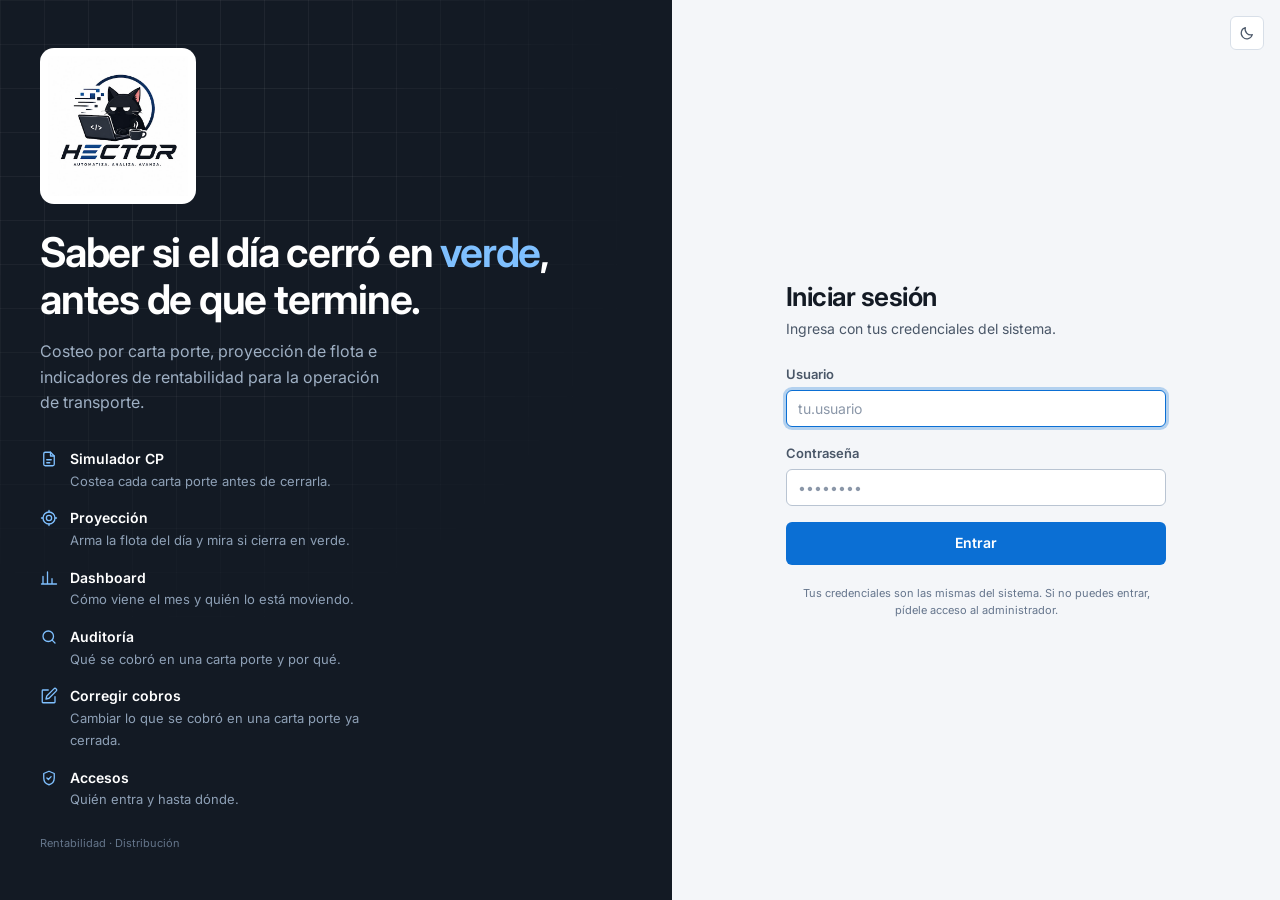
==== AuditoriaCP.html @ b884563b "Add files via upload" ====
<!DOCTYPE html>
<!-- Sistema de Rentabilidad · Distribución
     © 2026 Héctor Torres. Todos los derechos reservados. -->
<html lang="es">
<head>
<meta charset="UTF-8">
<meta name="viewport" content="width=device-width, initial-scale=1">
<meta name="author" content="Héctor Torres">
<meta name="copyright" content="© 2026 Héctor Torres. Todos los derechos reservados.">
<title>Auditoría de cartas porte · Rentabilidad</title>
<link rel="preconnect" href="https://fonts.googleapis.com">
<link rel="preconnect" href="https://fonts.gstatic.com" crossorigin>
<link href="https://fonts.googleapis.com/css2?family=Inter:wght@400;500;600;700;800&display=swap" rel="stylesheet">
<link rel="stylesheet" href="assets/app.css">
<style>
  /* ---- Ficha de la carta porte ---- */
  .ficha { display: grid; grid-template-columns: repeat(auto-fit, minmax(150px, 1fr)); gap: var(--s-4); }
  .ficha .dato .k { font-size: var(--t-xs); color: var(--ink-muted); text-transform: uppercase;
                    letter-spacing: .05em; font-weight: 650; margin-bottom: 3px; }
  .ficha .dato .v { font-size: var(--t-md); font-weight: 650; font-variant-numeric: tabular-nums; }
  .ficha .dato .v.grande { font-size: var(--t-lg); font-weight: 700; letter-spacing: -.02em; }

  /* ---- Motivo de un cobro en cero ---- */
  /* Cada motivo tiene su color porque no significan lo mismo: un movimiento
     interno está bien, una tarifa que falta no. */
  .motivo { display: inline-flex; align-items: center; gap: 5px; font-size: var(--t-xs); font-weight: 600; }
  .motivo svg { width: 13px; height: 13px; flex-shrink: 0; }
  .motivo.bien   { color: var(--ok); }
  .motivo.aviso  { color: var(--warn); }
  .motivo.malo   { color: var(--danger); }
  .motivo.duda   { color: var(--ink-muted); }

  tr.cero td { background: var(--surface-inset); }
  tr.revisar td { background: var(--danger-soft) !important; }
  tr.revisar { box-shadow: inset 3px 0 0 var(--danger); }

  .buscador { display: flex; gap: var(--s-3); align-items: flex-end; flex-wrap: wrap; }
  .buscador .field { margin: 0; flex: 1; min-width: 220px; }
  .buscador textarea { resize: vertical; min-height: 52px; font-family: var(--mono, inherit); }

  /* ---- Corregir un cobro ---- */
  .editar-tarifa { display: inline-flex; align-items: center; gap: 3px; justify-content: flex-end; }
  .editar-tarifa .signo { color: var(--ink-muted); font-size: var(--t-xs); }
  .tarifa-edit { width: 92px; text-align: right; padding: 5px 8px; font-weight: 650;
                 font-variant-numeric: tabular-nums; border: 1px solid var(--line);
                 border-radius: var(--r-sm); background: var(--surface); color: var(--ink); }
  .tarifa-edit:focus { outline: 2px solid var(--accent); outline-offset: 1px; border-color: transparent; }
  .tarifa-edit.cambiado { border-color: var(--warn); background: var(--warn-soft, var(--surface-inset)); }
  .tarifa-edit.malo { border-color: var(--danger); background: var(--danger-soft); }
  tr.editada td { background: var(--warn-soft, var(--surface-inset)); }
  .barra-guardar { display: flex; align-items: center; justify-content: space-between;
                   gap: var(--s-3); flex-wrap: wrap; border-top: 1px solid var(--line); }

  /* ---- Índice de varias cartas porte ----
     Con más de una en pantalla hace falta saltar a la que interesa sin
     bajar rueda abajo: esta tabla es el índice y cada fila es un enlace. */
  #indice tr.ir { cursor: pointer; }
  #indice tr.ir:hover td { background: var(--surface-hover, var(--surface-inset)); }
  .card.destacada { outline: 2px solid var(--brand, var(--ink)); outline-offset: 3px; }

  @media print {
    @page { size: A4 portrait; margin: 12mm; }
    .topbar, .nav, .buscador, .btn { display: none !important; }
    body { background: #fff; }
    .page { max-width: none; padding: 0; }
    .card { break-inside: avoid; box-shadow: none; border: 1px solid #ccc; }
    thead { display: table-header-group; }
    tr { break-inside: avoid; }
    .scroll-y, .table-wrap { max-height: none !important; overflow: visible !important; }
  }
</style>
</head>
<body data-modulo="auditoria">

<main class="page">

  <div class="page-head">
    <div>
      <div class="eyebrow">Control</div>
      <h1>Auditoría de cartas porte</h1>
      <p class="sub">Qué se le cobró a cada pedido de una carta porte ya cerrada, y por qué.</p>
    </div>
  </div>

  <div class="card mb-5">
    <div class="card-body">
      <div class="buscador">
        <div class="field">
          <label for="cp">Cartas porte</label>
          <textarea id="cp" rows="2" placeholder="70236, 70237, 70238…"
                    autocomplete="off" spellcheck="false"></textarea>
          <div class="conteo" id="pista"></div>
        </div>
        <button class="btn btn-primary" id="btnBuscar"></button>
        <button class="btn btn-default" id="btnExcel" hidden></button>
        <button class="btn btn-default" id="btnImprimir" hidden></button>
      </div>
    </div>
  </div>

  <div id="salida"></div>

</main>

<script src="config.js"></script>
<script src="assets/app.js"></script>
<script src="assets/tarifas.js"></script>
<script src="assets/api.js"></script>
<script>
FX.listo(async (sesion) => {
  'use strict';
  if (!sesion) return;

  const $ = id => document.getElementById(id);
  $('btnBuscar').innerHTML = FX.icono('search') + ' Buscar';
  $('btnImprimir').innerHTML = FX.icono('down') + ' Imprimir';
  $('btnExcel').innerHTML = FX.icono('down') + ' Excel';

  /* ==================================================================
     DATOS
     ------------------------------------------------------------------
     Se bajan una vez y se reutilizan: el histórico de cartas porte y el
     monitor. El monitor es el que pone cliente, destino, peso y bultos,
     porque DB_Simulador solo guarda el id del pedido y lo que se le cobró.
     ================================================================== */
  let RUTAS = [], PORID = new Map(), monitorOk = true;

  /* Quién puede corregir un cobro. Es un permiso aparte del de entrar aquí:
     auditar es mirar, corregir es escribir en la base. Se da en Accesos. */
  const puedeEditar = FX.puede('auditcobros', sesion);
  /* Lo que se está mostrando, ya resuelto. Lo lee el botón de Excel para
     bajar exactamente esto y no volver a calcularlo. */
  let loQueSeVe = [];

  async function cargar() {
    const [rutas] = await Promise.all([API.rutas(), API.tarifario()]);
    RUTAS = rutas;
    try {
      const monitor = await API.monitorCompleto();
      monitor.forEach(p => PORID.set(API.claveCodigo(p.idPedido), p));
    } catch (e) {
      monitorOk = false;   // se puede auditar igual, con menos detalle
    }
  }

  /* «1260842 - ($5.77)» → { id, cobrado } */
  function partir(lista) {
    return String(lista == null ? '' : lista)
      .split(',').map(t => t.trim()).filter(Boolean)
      .map(trozo => {
        const corte = trozo.indexOf('-');
        const id  = (corte >= 0 ? trozo.slice(0, corte) : trozo).trim();
        const val = corte >= 0 ? trozo.slice(corte + 1) : '';
        const n = parseFloat(String(val).replace(/[()$\s]/g, '').replace(',', '.'));
        return { id, cobrado: isFinite(n) ? n : 0 };
      })
      .filter(x => x.id);
  }

  /** Cuándo se cargó la carta porte, legible.
      La hoja lo guarda de dos formas —«2026-09-15 12:05» y el ISO completo
      con Z— y el ISO crudo en pantalla no lo lee nadie. */
  function cuandoSeCargo(v) {
    const s = String(v == null ? '' : v).trim();
    if (!s) return '—';
    const m = s.match(/^(\d{4}-\d{2}-\d{2})[T ](\d{2}:\d{2})/);
    if (!m) return s;
    const d = new Date(s);
    const hora = isNaN(d) ? m[2]
      : d.toLocaleTimeString('es-EC', { hour: '2-digit', minute: '2-digit', hour12: false });
    return `${FX.fmt.fecha(m[1])} · ${hora}`;
  }

  /** Todas las cartas porte que llevaron este pedido, ordenadas por fecha. */
  function historialDe(idPedido) {
    const clave = API.claveCodigo(idPedido);
    const fuera = [];
    RUTAS.forEach(r => {
      partir(r.listaIds).forEach(({ id, cobrado }) => {
        if (API.claveCodigo(id) === clave) {
          fuera.push({ cartaPorte: r.cartaPorte, fecha: r.fecha, cobrado, placa: r.placa });
        }
      });
    });
    return fuera.sort((a, b) => String(a.fecha).localeCompare(String(b.fecha)));
  }

  /* ==================================================================
     POR QUÉ ESTÁ EN CERO
     ------------------------------------------------------------------
     Esto es lo que hace útil la pantalla. Un cero puede ser correcto
     (movimiento interno, reentrega ya facturada, trayecto sin cargo) o
     puede ser un cobro perdido. No es lo mismo y hay que distinguirlo.

     Aviso importante sobre el método: el motivo se deduce HOY, con el
     tarifario de hoy y el histórico de hoy. Si la tarifa cambió desde que
     se cerró la carta porte, el motivo puede no ser el que hubo entonces.
     Por eso, cuando el sistema hoy cobraría algo, se dice tal cual en vez
     de inventar una explicación.
     ================================================================== */
  function motivoDelCero(p, fila) {
    const cli = String((p && p.cliente) || '').toUpperCase();

    // 1. Movimiento interno declarado en config.js
    const internos = (CONFIG.CLIENTES_INTERNOS || []).map(x => String(x).toUpperCase());
    const norm = s => String(s || '').toUpperCase().replace(/[^A-Z0-9]/g, '');
    if (internos.some(x => norm(x) === norm(cli))) {
      return { clase: 'bien', icono: 'check', texto: 'Movimiento interno: no se factura' };
    }

    // 2. Ya se había cobrado en una carta porte anterior
    const antes = historialDe(p ? p.idPedido : fila.id)
      .filter(h => h.cobrado > 0 &&
                   API.claveCodigo(h.cartaPorte) !== API.claveCodigo(fila.cartaPorte) &&
                   String(h.fecha) <= String(fila.fecha));
    if (antes.length) {
      const a = antes[0];
      return { clase: 'bien', icono: 'check',
               texto: `Ya se cobró en la CP ${a.cartaPorte} del ${FX.fmt.fecha(a.fecha)} · ${FX.fmt.money(a.cobrado)}` };
    }

    // 3. Lo que diría el motor hoy
    if (!p) {
      return { clase: 'duda', icono: 'info',
               texto: 'El pedido ya no está en el monitor: no se puede comprobar' };
    }
    const t = API.calcularTarifa({ ...p, yaCobrado: null });
    if (t.sinCargo) {
      return { clase: 'bien', icono: 'check', texto: t.detalle || 'Trayecto sin cargo' };
    }
    if (t.sinTarifa) {
      return { clase: 'malo', icono: 'alert',
               texto: 'No hay tarifa configurada para este cliente y trayecto' };
    }
    if (t.total > 0) {
      return { clase: 'malo', icono: 'alert', cobroPerdido: t.total,
               texto: `Se guardó en cero, pero hoy cobraría ${FX.fmt.money(t.total)} (${t.origen})` };
    }
    return { clase: 'duda', icono: 'info', texto: 'Sin motivo identificable' };
  }

  /* ==================================================================
     PINTADO
     ================================================================== */
  /**
   * Pinta N cartas porte de una vez.
   *
   * Se audita por tandas —las de un día, las de un cliente, las que salieron
   * raras en el Dashboard—, así que la pantalla acepta una lista. Con más de
   * una sale primero el consolidado y el índice para saltar a cualquiera.
   *
   * @param {string[]} pedidas  tal como las escribió la persona
   */
  function pintar(pedidas) {
    /* De menor a mayor y sin repetidas: es como se buscan y como salen en
       el Dashboard. La comparación va por claveCodigo, así que da igual que
       vengan como 70.236 o 070236. */
    const claves = [];
    const vistas = new Set();
    pedidas.forEach(cp => {
      const k = API.claveCodigo(cp);
      if (k && !vistas.has(k)) { vistas.add(k); claves.push({ k, cp }); }
    });
    claves.sort((a, b) => {
      const x = Number(a.k), y = Number(b.k);
      return (isFinite(x) && isFinite(y)) ? x - y : String(a.k).localeCompare(String(b.k));
    });

    const encontradas = [];
    const faltan = [];
    claves.forEach(({ k, cp }) => {
      /* Una carta porte puede estar guardada más de una vez —se cerró, se
         corrigió y se volvió a guardar—. Se muestran todas: ocultar una sería
         justo lo contrario de auditar. */
      const filas = RUTAS.filter(r => API.claveCodigo(r.cartaPorte) === k);
      if (filas.length) encontradas.push(...filas);
      else faltan.push(cp);
    });

    loQueSeVe = [];

    if (!encontradas.length) {
      $('salida').innerHTML = `<div class="card"><div class="empty">${FX.icono('search')}
        <h4>No hay ninguna carta porte ${FX.escapar(faltan.join(', '))}</h4>
        <p>Solo se pueden auditar cartas porte que ya se guardaron desde el Simulador.</p></div></div>`;
      $('btnImprimir').hidden = true;
      $('btnExcel').hidden = true;
      return;
    }

    // Las fichas se arman primero: llenan loQueSeVe, que es lo que suma el
    // consolidado y lo que baja a Excel.
    const fichas = encontradas.map(ficha).join('');

    const aviso = faltan.length
      ? `<div class="note warn">${FX.icono('alert')}<div>
           <b>${faltan.length} de ${claves.length} no está${faltan.length === 1 ? '' : 'n'} guardada${
             faltan.length === 1 ? '' : 's'}:</b> ${FX.escapar(faltan.join(', '))}.
           O nunca se cerraron desde el Simulador, o están escritas distinto.</div></div>`
      : '';

    $('salida').innerHTML = aviso + consolidado() + fichas;
    engancharIndice();
    $('btnImprimir').hidden = false;
    $('btnExcel').hidden = false;
  }

  /* ------------------------------------------------------------------
     CONSOLIDADO
     Con una sola carta porte no aporta nada —la ficha ya lo dice—, así que
     solo aparece cuando hay varias. Suma lo mismo que las fichas, no
     recalcula por su cuenta: si el total no cuadra con las partes, es que
     algo está mal en las partes.
     ------------------------------------------------------------------ */
  function consolidado() {
    if (loQueSeVe.length < 2) return '';

    const t = loQueSeVe.reduce((o, x) => {
      o.ing += Number(x.r.ingresos) || 0;
      o.cos += x.costo;
      o.ped += x.detalle.length;
      o.peso += Number(x.r.pesoTotal) || 0;
      o.cero += x.enCero;
      o.perdido += x.perdido;
      return o;
    }, { ing: 0, cos: 0, ped: 0, peso: 0, cero: 0, perdido: 0 });
    const util = t.ing - t.cos;
    const margen = t.ing ? (util / t.ing) * 100 : 0;

    const filas = loQueSeVe.map((x, i) => {
      const util1 = (Number(x.r.ingresos) || 0) - x.costo;
      return `
        <tr class="ir" data-ir="${i}" title="Ir a la carta porte ${FX.escapar(x.r.cartaPorte)}">
          <td><b>${FX.escapar(x.r.cartaPorte)}</b></td>
          <td>${FX.escapar(FX.fmt.fecha(x.r.fecha))}</td>
          <td class="mono fs-xs">${FX.escapar(x.r.placa || '—')}</td>
          <td class="num">${x.detalle.length}</td>
          <td class="num">${x.enCero ? x.enCero : '<span class="muted">—</span>'}</td>
          <td class="num c-ingreso">${FX.fmt.money(x.r.ingresos)}</td>
          <td class="num c-costo">${FX.fmt.money(x.costo)}</td>
          <td class="num ${util1 < 0 ? 'c-danger' : 'c-ok'}"><b>${FX.fmt.money(util1)}</b></td>
          <td class="num ${x.margen < 0 ? 'c-danger' : ''}">${FX.fmt.pct(x.margen)}</td>
        </tr>`;
    }).join('');

    return `
    <div class="card mb-5">
      <div class="card-head">
        <h3>${loQueSeVe.length} cartas porte</h3>
        <span class="hint">Toca una fila para ir a su desglose.</span>
      </div>
      <div class="card-body">
        <div class="ficha">
          <div class="dato"><div class="k">Pedidos</div><div class="v">${FX.fmt.num(t.ped)}</div></div>
          <div class="dato"><div class="k">Peso total</div>
            <div class="v">${t.peso ? FX.fmt.dec(t.peso, 2) + ' kg' : '—'}</div></div>
          <div class="dato"><div class="k">En cero</div><div class="v">${FX.fmt.num(t.cero)}</div></div>
          <div class="dato"><div class="k">Ingreso</div>
            <div class="v grande c-ingreso">${FX.fmt.money(t.ing)}</div></div>
          <div class="dato"><div class="k">Costo</div>
            <div class="v grande c-costo">${FX.fmt.money(t.cos)}</div></div>
          <div class="dato"><div class="k">Utilidad</div>
            <div class="v grande ${util < 0 ? 'c-danger' : 'c-ok'}">${FX.fmt.money(util)}</div>
            <div class="fs-xs muted">Margen ${FX.fmt.pct(margen)}</div></div>
        </div>
        ${t.perdido > 0 ? `<div class="note warn mt-4">${FX.icono('alert')}<div>
          <b>${FX.fmt.money(t.perdido)} en total que hoy se cobrarían y quedaron en cero</b>,
          repartidos en estas cartas porte.</div></div>` : ''}
      </div>
      <div class="card-body flush">
        <div class="table-wrap scroll-y" style="max-height:340px">
          <table class="data" id="indice">
            <thead><tr>
              <th>Carta porte</th><th>Fecha</th><th>Placa</th>
              <th class="num">Pedidos</th><th class="num">En cero</th>
              <th class="num">Ingreso</th><th class="num">Costo</th>
              <th class="num">Utilidad</th><th class="num">Margen</th>
            </tr></thead>
            <tbody>${filas}</tbody>
            <tfoot><tr>
              <td colspan="3"><b>Total</b></td>
              <td class="num"><b>${FX.fmt.num(t.ped)}</b></td>
              <td class="num"><b>${FX.fmt.num(t.cero)}</b></td>
              <td class="num c-ingreso"><b>${FX.fmt.money(t.ing)}</b></td>
              <td class="num c-costo"><b>${FX.fmt.money(t.cos)}</b></td>
              <td class="num ${util < 0 ? 'c-danger' : 'c-ok'}"><b>${FX.fmt.money(util)}</b></td>
              <td class="num"><b>${FX.fmt.pct(margen)}</b></td>
            </tr></tfoot>
          </table>
        </div>
      </div>
    </div>`;
  }

  /* ==================================================================
     CORREGIR UN COBRO
     ------------------------------------------------------------------
     Auditar sirve para encontrar el error; esto es para arreglarlo sin
     salir de la pantalla. Se cambia lo que se le cobró a un pedido y, al
     guardar, se reescribe en DB_Simulador la lista de pedidos, cuántos son
     y el ingreso de la carta porte. Los costos no se tocan: lo que se
     corrige aquí es la tarifa, no el flete pagado al transportista.

     Requiere el permiso «Corregir cobros», que se da en Accesos.
     ================================================================== */
  function leerMonto(texto) {
    const limpio = String(texto == null ? '' : texto)
      .replace(/[$\s ]/g, '')
      .replace(/\.(?=\d{3}\b)/g, '')   // separador de miles
      .replace(',', '.');
    const n = parseFloat(limpio);
    return isFinite(n) ? Math.round(Math.abs(n) * 100) / 100 : null;
  }

  /** Vuelve a armar la columna LISTA_IDS tal como la escribe el Simulador. */
  function armarLista(detalle) {
    return detalle.map(d => `${d.id} - ($${(Number(d.cobrado) || 0).toFixed(2)})`).join(', ');
  }

  /** Relee los campos de una ficha y actualiza total, estado y botones. */
  function repasarFicha(i) {
    const item = loQueSeVe[i];
    if (!item) return;
    const campos = [...document.querySelectorAll(`.tarifa-edit[data-ficha="${i}"]`)];
    let suma = 0, cambiados = 0, malos = 0;

    campos.forEach(campo => {
      const n = leerMonto(campo.value);
      const original = Number(campo.dataset.original) || 0;
      campo.classList.toggle('malo', n === null);
      if (n === null) { malos++; suma += original; return; }
      suma += n;
      const cambio = Math.abs(n - original) > 0.004;
      campo.classList.toggle('cambiado', cambio);
      campo.closest('tr').classList.toggle('editada', cambio);
      if (cambio) cambiados++;
    });

    const total = Math.round(suma * 100) / 100;
    const marcador = $('suma-' + i);
    if (marcador) marcador.textContent = FX.fmt.money(total);

    const btn = $('guardar-' + i), deshacer = $('deshacer-' + i), estado = $('estado-' + i);
    if (btn) btn.disabled = !cambiados || !!malos;
    if (deshacer) deshacer.hidden = !cambiados;
    if (estado) {
      const antes = Number(item.r.ingresos) || 0;
      estado.textContent = malos
        ? 'Hay un monto que no se entiende. Escríbelo como 12,50.'
        : cambiados
          ? `${cambiados} pedido${cambiados === 1 ? '' : 's'} con el cobro cambiado. ` +
            `El ingreso de la carta porte pasaría de ${FX.fmt.money(antes)} a ${FX.fmt.money(total)}.`
          : 'Se puede corregir el cobro de cualquier pedido. Al guardar se reescribe ' +
            'esta carta porte en la base con el nuevo ingreso.';
      estado.classList.toggle('c-danger', !!malos);
    }
  }

  async function guardarFicha(i, boton) {
    const item = loQueSeVe[i];
    if (!item) return;
    const campos = [...document.querySelectorAll(`.tarifa-edit[data-ficha="${i}"]`)];

    // Se arma el detalle nuevo con lo que hay en pantalla
    const nuevos = item.detalle.map((d, fila) => {
      const campo = campos.find(c => Number(c.dataset.fila) === fila);
      const n = campo ? leerMonto(campo.value) : null;
      return { ...d, cobrado: n === null ? d.cobrado : n };
    });

    const cambiados = nuevos.filter((d, k) => Math.abs(d.cobrado - item.detalle[k].cobrado) > 0.004);
    if (!cambiados.length) return;

    const ingresos = Math.round(nuevos.reduce((s, d) => s + d.cobrado, 0) * 100) / 100;
    /* Se enseña exactamente qué va a cambiar antes de tocar la base: es una
       corrección de facturación, no un ajuste de pantalla. */
    const lista = cambiados.map((d, k) => {
      const antes = item.detalle.find(x => x.id === d.id);
      return `<li><b class="mono">${FX.escapar(d.id)}</b>: ${FX.fmt.money(antes ? antes.cobrado : 0)}
              → <b>${FX.fmt.money(d.cobrado)}</b></li>`;
    }).join('');

    const ok = await FX.confirmar(
      `Corregir la carta porte ${FX.escapar(item.r.cartaPorte)}`,
      `<ul style="margin:0 0 10px 18px;line-height:1.9">${lista}</ul>
       <p>El ingreso de la carta porte pasa de <b>${FX.fmt.money(item.r.ingresos)}</b>
          a <b>${FX.fmt.money(ingresos)}</b>. Los costos no cambian.</p>
       <p class="fs-xs muted">Se reescribe la fila en DB_Simulador. No queda copia de lo anterior.</p>`,
      { aceptar: 'Guardar en la base' });
    if (!ok) return;

    const liberar = FX.ocupar(boton, 'Guardando…');
    try {
      await API.actualizarCobros({
        idRegistro: item.r.idRegistro,
        pedidos:    nuevos.length,
        ingresos,
        listaIds:   armarLista(nuevos)
      });

      /* La copia local se actualiza sin volver a bajar todo: el histórico son
         miles de filas y la persona está esperando. La caché sí se limpió, así
         que la próxima pantalla lo lee ya corregido de la hoja. */
      const fila = RUTAS.find(x => String(x.idRegistro) === String(item.r.idRegistro));
      if (fila) {
        fila.ingresos = ingresos;
        fila.pedidos  = nuevos.length;
        fila.listaIds = armarLista(nuevos);
      }
      FX.toast(`Carta porte ${item.r.cartaPorte} actualizada.`, 'ok');
      buscar();          // se repinta con el dato nuevo, motivos incluidos
    } catch (err) {
      FX.toast('No se pudo guardar: ' + (err.message || err), 'danger');
    } finally {
      liberar();
    }
  }

  /* Un solo escuchador para toda la salida: las fichas se vuelven a pintar
     entera cada búsqueda y así no hay que volver a enganchar nada. */
  $('salida').addEventListener('input', e => {
    const campo = e.target.closest('.tarifa-edit');
    if (campo) repasarFicha(Number(campo.dataset.ficha));
  });

  $('salida').addEventListener('click', e => {
    const guardar = e.target.closest('[id^="guardar-"]');
    if (guardar) { guardarFicha(Number(guardar.id.split('-')[1]), guardar); return; }
    const deshacer = e.target.closest('[id^="deshacer-"]');
    if (deshacer) {
      const i = Number(deshacer.id.split('-')[1]);
      document.querySelectorAll(`.tarifa-edit[data-ficha="${i}"]`).forEach(c => {
        c.value = FX.fmt.dec(Number(c.dataset.original) || 0, 2);
      });
      repasarFicha(i);
    }
  });

  /** Cada fila del índice lleva a su ficha, y la ficha se marca un momento
      para que se vea a cuál se llegó. */
  function engancharIndice() {
    const tabla = $('indice');
    if (!tabla) return;
    tabla.querySelectorAll('tr.ir').forEach(tr => {
      tr.onclick = () => {
        const destino = document.getElementById('ficha-' + tr.dataset.ir);
        if (!destino) return;
        destino.scrollIntoView({ behavior: 'smooth', block: 'start' });
        destino.classList.add('destacada');
        setTimeout(() => destino.classList.remove('destacada'), 1600);
      };
    });
  }

  function ficha(r) {
    const pedidos = partir(r.listaIds);
    const costo = (Number(r.cBase) || 0) + (Number(r.cExc) || 0) +
                  (Number(r.cAyudantes) || 0) + (Number(r.cHE) || 0);
    const utilidad = (Number(r.ingresos) || 0) - costo;
    const margen = r.ingresos ? (utilidad / r.ingresos) * 100 : 0;

    const veh = window.Tarifas ? Tarifas.vehiculoDePlaca(r.placa) : null;
    const tipoVehiculo = (veh && veh.tipo) || (window.Tarifas ? Tarifas.tipoDePlaca(r.placa) : '') || '—';

    // Suma de lo cobrado pedido por pedido, para contrastarla con el ingreso
    // guardado en la cabecera. Si no cuadran, algo se editó por fuera.
    const sumaPedidos = pedidos.reduce((s, x) => s + x.cobrado, 0);
    const descuadre = Math.abs(sumaPedidos - (Number(r.ingresos) || 0));

    let perdido = 0, enCero = 0;

    /* Primero los datos, después el HTML. Así la descarga a Excel sale de lo
       mismo que se ve, sin recalcular nada por su cuenta. */
    const detalle = pedidos.map(f => {
      const p = PORID.get(API.claveCodigo(f.id));
      const cero = f.cobrado <= 0;
      let motivo = null;
      if (cero) {
        enCero++;
        motivo = motivoDelCero(p ? { ...p } : null, { ...f, cartaPorte: r.cartaPorte, fecha: r.fecha });
        if (motivo.cobroPerdido) perdido += motivo.cobroPerdido;
      }
      return { ...f, p, cero, motivo };
    });

    const indice = loQueSeVe.length;   // el mismo número que usa el índice
    loQueSeVe.push({ r, detalle, costo, utilidad, margen, tipoVehiculo, sumaPedidos, perdido, enCero });

    /* ¿Se puede corregir esta carta porte aquí mismo?
       Hacen falta dos cosas: el permiso «Corregir cobros» (se da en Accesos)
       y que la fila tenga número de registro, que es por donde el Apps Script
       la encuentra. Sin lo segundo no se toca: reescribir por fecha y placa
       podría pisar otra carta porte. */
    const editable = puedeEditar && String(r.idRegistro || '').trim() !== '';

    const cuerpo = detalle.map(({ id, cobrado, p, cero, motivo }, fila) => {
      const f = { id, cobrado };
      const revisar = motivo && motivo.clase === 'malo';
      const celda = editable
        ? `<div class="editar-tarifa">
             <span class="signo">$</span>
             <input type="text" inputmode="decimal" class="tarifa-edit"
                    data-ficha="${indice}" data-fila="${fila}" data-id="${FX.escapar(f.id)}"
                    data-original="${f.cobrado.toFixed(2)}"
                    value="${FX.fmt.dec(f.cobrado, 2)}"
                    aria-label="Lo que se le cobró al pedido ${FX.escapar(f.id)}">
           </div>`
        : `<b class="${cero ? 'muted' : ''}">${FX.fmt.money(f.cobrado)}</b>`;
      return `
        <tr class="${cero ? 'cero' : ''} ${revisar ? 'revisar' : ''}" data-fila="${fila}">
          <td><b class="mono">${FX.escapar(f.id)}</b></td>
          <td>${FX.escapar(p ? p.cliente : '—')}</td>
          <td>${p ? `<span class="tag">${FX.escapar(p.destino)}</span>` : '<span class="muted">—</span>'}</td>
          <td class="num">${p ? FX.fmt.dec(p.peso, 1) + '<span class="muted fs-xs"> kg</span>' : '—'}</td>
          <td class="num muted">${p ? p.bultos : '—'}</td>
          <td class="num">${celda}</td>
          <td>${motivo
            ? `<span class="motivo ${motivo.clase}">${FX.icono(motivo.icono)}${FX.escapar(motivo.texto)}</span>`
            : ''}</td>
        </tr>`;
    }).join('');

    const avisos = [];
    if (descuadre > 0.02) {
      avisos.push(`<div class="note danger">${FX.icono('alert')}<div>
        <b>El ingreso guardado no cuadra con el desglose.</b>
        La cabecera dice ${FX.fmt.money(r.ingresos)} y los pedidos suman ${FX.fmt.money(sumaPedidos)},
        una diferencia de ${FX.fmt.money(descuadre)}.</div></div>`);
    }
    if (perdido > 0) {
      avisos.push(`<div class="note warn">${FX.icono('alert')}<div>
        <b>Hay ${FX.fmt.money(perdido)} que hoy se cobrarían y quedaron en cero.</b>
        Puede ser que la tarifa se configurara después de cerrar esta carta porte.
        Mira las filas en rojo.</div></div>`);
    }
    if (!monitorOk) {
      avisos.push(`<div class="note warn">${FX.icono('info')}<div>
        No se pudo leer el monitor, así que no se muestran cliente, destino ni peso
        de cada pedido. Los cobros sí son los guardados.</div></div>`);
    }

    return `
    <div class="card mb-5" id="ficha-${indice}">
      <div class="card-head">
        <div class="row" style="gap:var(--s-3);flex-wrap:wrap;align-items:center;flex:1">
          <h3>Carta porte ${FX.escapar(r.cartaPorte)}</h3>
          <span class="badge">${FX.icono('truck')} ${FX.escapar(r.placa)}</span>
          <span class="tag">${FX.escapar(tipoVehiculo)}</span>
          <span class="badge ${r.tipoRuta === 'EXCLUSIVO' ? 'warn' : ''}">${FX.escapar(r.tipoRuta)}</span>
          ${enCero ? `<span class="badge">${enCero} en cero</span>` : ''}
        </div>
      </div>

      <div class="card-body">
        ${avisos.join('')}
        <div class="ficha">
          <div class="dato"><div class="k">Fecha de despacho</div>
            <div class="v">${FX.escapar(FX.fmt.fecha(r.fecha))}</div></div>
          <div class="dato"><div class="k">Se cargó</div>
            <div class="v">${FX.escapar(cuandoSeCargo(r.fechaCreacion))}</div></div>
          <div class="dato"><div class="k">La cargó</div>
            <div class="v">${FX.escapar(r.usuario || '—')}</div></div>
          <div class="dato"><div class="k">Ciudad</div>
            <div class="v">${FX.escapar(r.ciudad || '—')}</div></div>
          <div class="dato"><div class="k">Proveedor</div>
            <div class="v">${FX.escapar(r.proveedor || '—')}</div></div>
          <div class="dato"><div class="k">Peso total</div>
            <div class="v">${r.pesoTotal ? FX.fmt.dec(r.pesoTotal, 2) + ' kg' : '—'}</div></div>
          <div class="dato"><div class="k">Pedidos</div>
            <div class="v">${pedidos.length}</div></div>
          <div class="dato"><div class="k">Ingreso</div>
            <div class="v grande c-ingreso">${FX.fmt.money(r.ingresos)}</div></div>
          <div class="dato"><div class="k">Costo</div>
            <div class="v grande c-costo">${FX.fmt.money(costo)}</div></div>
          <div class="dato"><div class="k">Utilidad</div>
            <div class="v grande ${utilidad < 0 ? 'c-danger' : 'c-ok'}">${FX.fmt.money(utilidad)}</div>
            <div class="fs-xs muted">Margen ${FX.fmt.pct(margen)}</div></div>
        </div>

        <div class="fs-xs muted mt-4">
          Costo del vehículo ${FX.fmt.money(r.cBase)} ·
          exclusivo ${FX.fmt.money(r.cExc)} ·
          estibas ${FX.fmt.money(r.cAyudantes)} ·
          adicionales ${FX.fmt.money(r.cHE)}
        </div>
      </div>

      <div class="card-body flush">
        <div class="table-wrap">
          <table class="data">
            <thead>
              <tr>
                <th>Pedido</th><th>Cliente</th><th>Destino</th>
                <th class="num">Peso</th><th class="num">Bultos</th>
                <th class="num">Se cobró</th><th>Por qué en cero</th>
              </tr>
            </thead>
            <tbody>${cuerpo}</tbody>
            <tfoot>
              <tr>
                <td colspan="5"><b>Total</b></td>
                <td class="num"><b id="suma-${indice}">${FX.fmt.money(sumaPedidos)}</b></td>
                <td></td>
              </tr>
            </tfoot>
          </table>
        </div>
      </div>

      ${editable ? `
      <div class="card-body barra-guardar" id="barra-${indice}">
        <div class="fs-xs muted" id="estado-${indice}">
          Se puede corregir el cobro de cualquier pedido. Al guardar se reescribe
          esta carta porte en la base con el nuevo ingreso.
        </div>
        <div class="row" style="gap:var(--s-2)">
          <button class="btn btn-ghost btn-sm" id="deshacer-${indice}" hidden>Deshacer</button>
          <button class="btn btn-primary btn-sm" id="guardar-${indice}" disabled>
            ${FX.icono('save')} Guardar cambios</button>
        </div>
      </div>` : (puedeEditar ? `
      <div class="card-body">
        <div class="note warn">${FX.icono('info')}<div>
          Esta carta porte se guardó sin número de registro, así que no se puede
          corregir desde aquí: habría que reescribirla por fecha y placa y eso
          puede pisar otra. Se corrige en la hoja.</div></div>
      </div>` : '')}
    </div>`;
  }

  /* ==================================================================
     ARRANQUE
     ================================================================== */
  $('pista').textContent = 'Una o varias, pegadas desde Excel o separadas por coma: ' +
                           '70.236, 70 236 o 70236. Enter busca.';

  try {
    await cargar();
  } catch (err) {
    $('salida').innerHTML = `<div class="note danger">${FX.icono('alert')}<div>
      No se pudieron cargar los datos: ${FX.escapar(err.message)}</div></div>`;
    return;
  }

  function buscar() {
    // Se reutiliza el mismo lector de códigos del Simulador, así que da
    // igual cómo vengan pegadas: en columna desde Excel, separadas por coma
    // o con separador de miles.
    const lista = API.listaDeCodigos($('cp').value);
    if (!lista.length) {
      $('salida').innerHTML = '';
      $('btnImprimir').hidden = true;
      $('btnExcel').hidden = true;
      loQueSeVe = [];
      return;
    }
    pintar(lista);
  }

  /* ==================================================================
     DESCARGA
     ------------------------------------------------------------------
     Baja exactamente lo que está en pantalla: la ficha de la carta porte
     y el desglose con el motivo de cada cero. Es CSV con BOM y punto y
     coma, que es lo que Excel en español abre en columnas sin preguntar.
     ================================================================== */
  $('btnExcel').onclick = () => {
    if (!loQueSeVe.length) { FX.toast('Busca una carta porte primero.', 'warn'); return; }

    const dec = n => String((Math.round((Number(n) || 0) * 100) / 100).toFixed(2)).replace('.', ',');
    const escapa = v => {
      const x = String(v == null ? '' : v);
      return /[;"\n]/.test(x) ? '"' + x.replace(/"/g, '""') + '"' : x;
    };
    const lineas = [];

    /* Con varias cartas porte, primero el consolidado y el índice: es lo que
       se mira al abrir el archivo. Después va cada una con su desglose. */
    if (loQueSeVe.length > 1) {
      const t = loQueSeVe.reduce((o, x) => {
        o.ing += Number(x.r.ingresos) || 0; o.cos += x.costo;
        o.ped += x.detalle.length; o.peso += Number(x.r.pesoTotal) || 0;
        o.cero += x.enCero; o.perdido += x.perdido;
        return o;
      }, { ing: 0, cos: 0, ped: 0, peso: 0, cero: 0, perdido: 0 });
      const util = t.ing - t.cos;

      lineas.push(['CONSOLIDADO', loQueSeVe.length + ' cartas porte']);
      lineas.push(['Pedidos', t.ped]);
      lineas.push(['Peso total (kg)', dec(t.peso)]);
      lineas.push(['Pedidos en cero', t.cero]);
      lineas.push(['Ingreso', dec(t.ing)]);
      lineas.push(['Costo', dec(t.cos)]);
      lineas.push(['Utilidad', dec(util)]);
      lineas.push(['Margen %', dec(t.ing ? (util / t.ing) * 100 : 0)]);
      if (t.perdido > 0) lineas.push(['Cobros en cero que hoy se cobrarían', dec(t.perdido)]);
      lineas.push([]);

      lineas.push(['Carta porte', 'Fecha', 'Placa', 'Pedidos', 'En cero',
                   'Ingreso', 'Costo', 'Utilidad', 'Margen %']);
      loQueSeVe.forEach(x => {
        const u = (Number(x.r.ingresos) || 0) - x.costo;
        lineas.push([x.r.cartaPorte, x.r.fecha, x.r.placa || '', x.detalle.length, x.enCero,
                     dec(x.r.ingresos), dec(x.costo), dec(u), dec(x.margen)]);
      });
      lineas.push(['TOTAL', '', '', t.ped, t.cero, dec(t.ing), dec(t.cos), dec(util),
                   dec(t.ing ? (util / t.ing) * 100 : 0)]);
      lineas.push([]);
      lineas.push([]);
    }

    loQueSeVe.forEach(({ r, detalle, costo, utilidad, margen, tipoVehiculo, sumaPedidos, perdido }) => {
      // La ficha, en vertical: se lee mejor en una hoja que en una fila larga
      lineas.push(['CARTA PORTE', r.cartaPorte]);
      lineas.push(['Fecha de despacho', r.fecha]);
      lineas.push(['Se cargó', r.fechaCreacion || '']);
      lineas.push(['La cargó', r.usuario || '']);
      lineas.push(['Ciudad', r.ciudad || '']);
      lineas.push(['Placa', r.placa || '']);
      lineas.push(['Tipo de vehículo', tipoVehiculo || '']);
      lineas.push(['Proveedor', r.proveedor || '']);
      lineas.push(['Tipo de ruta', r.tipoRuta || '']);
      lineas.push(['Peso total (kg)', dec(r.pesoTotal)]);
      lineas.push(['Pedidos', detalle.length]);
      lineas.push(['Ingreso', dec(r.ingresos)]);
      lineas.push(['Costo del vehículo', dec(r.cBase)]);
      lineas.push(['Costo exclusivo', dec(r.cExc)]);
      lineas.push(['Costo estibas', dec(r.cAyudantes)]);
      lineas.push(['Otros costos', dec(r.cHE)]);
      lineas.push(['Costo total', dec(costo)]);
      lineas.push(['Utilidad', dec(utilidad)]);
      lineas.push(['Margen %', dec(margen)]);
      if (perdido > 0) lineas.push(['Cobros en cero que hoy se cobrarían', dec(perdido)]);
      lineas.push([]);

      lineas.push(['Pedido', 'Cliente', 'Destino', 'Peso (kg)', 'Bultos',
                   'Se cobró', 'Por qué en cero']);
      detalle.forEach(({ id, cobrado, p, motivo }) => {
        lineas.push([id, p ? p.cliente : '', p ? p.destino : '',
                     p ? dec(p.peso) : '', p ? p.bultos : '',
                     dec(cobrado), motivo ? motivo.texto : '']);
      });
      lineas.push(['TOTAL', '', '', '', '', dec(sumaPedidos), '']);
      lineas.push([]);
      lineas.push([]);
    });

    lineas.push([`© ${CONFIG.ANIO || ''} ${CONFIG.AUTOR || ''}. Todos los derechos reservados.`]);
    const csv = '\uFEFF' + lineas.map(f => f.map(escapa).join(';')).join('\n');
    const url = URL.createObjectURL(new Blob([csv], { type: 'text/csv;charset=utf-8;' }));
    const a = document.createElement('a');
    a.href = url;
    /* El nombre dice qué trae, pero con veinte cartas porte no cabe: a
       partir de tres se pone la primera, la última y cuántas son. */
    const cps = loQueSeVe.map(x => String(x.r.cartaPorte));
    a.download = 'auditoria_CP_' + (cps.length > 3
      ? `${cps[0]}_a_${cps[cps.length - 1]}_${cps.length}CP`
      : cps.join('-')) + '.csv';
    a.click();
    URL.revokeObjectURL(url);
    FX.toast('Descargado.', 'ok');
  };

  $('btnBuscar').onclick = buscar;
  /* Enter busca; Shift+Enter deja escribir otra carta porte en la línea de
     abajo, que es como se pega una columna de Excel. */
  $('cp').addEventListener('keydown', e => {
    if (e.key === 'Enter' && !e.shiftKey) { e.preventDefault(); buscar(); }
  });
  $('btnImprimir').onclick = () => print();

  /* Si se llega con ?cp=70236 —o con varias, ?cp=70236,70237— se busca sola:
     así el Dashboard puede mandar aquí lo que se esté viendo. */
  const pedida = new URLSearchParams(location.search).get('cp');
  if (pedida) { $('cp').value = pedida.replace(/,/g, '\n'); buscar(); }
});
</script>
</body>
</html>
---- assets/app.css ----
/* ==========================================================================
   Sistema de diseño
   --------------------------------------------------------------------------
   Un solo archivo de estilos para todo el sistema. Las páginas no llevan CSS
   propio salvo lo estrictamente suyo.

   Índice
     1. Tokens (color, tipografía, espacio, radios, sombras)
     2. Base y tipografía
     3. Layout (shell, grid, secciones)
     4. Navegación
     5. Superficies: card, panel, stat
     6. Formularios
     7. Botones
     8. Tablas
     9. Badges, chips y estados
    10. Modales, toasts y overlays
    11. Utilidades
   ========================================================================== */

/* ============================ 1. TOKENS ================================== */
:root {
  color-scheme: light;

  /* — Neutros: una sola escala, del papel a la tinta — */
  --n-0:  #ffffff;
  --n-25: #fbfcfd;
  --n-50: #f4f6f9;
  --n-100:#e9edf3;
  --n-200:#d8dfe8;
  --n-300:#b9c4d2;
  --n-400:#8d9cb0;
  --n-500:#65758c;
  --n-600:#4a5768;
  --n-700:#343e4c;
  --n-800:#1f2733;
  --n-900:#131a24;
  --n-950:#0b1017;

  /* — Superficies — */
  --surface:        var(--n-50);
  --surface-raised: var(--n-0);
  --surface-sunken: var(--n-100);
  --surface-inset:  var(--n-25);

  /* — Tinta — */
  --ink:        var(--n-900);
  --ink-soft:   var(--n-600);
  --ink-muted:  var(--n-500);
  --ink-invert: var(--n-0);

  /* — Bordes: visibles de verdad — */
  --line:        var(--n-200);
  --line-strong: var(--n-300);

  /* — Acento — */
  --accent:      #0b6fd4;
  --accent-hover:#0959ab;
  --accent-soft: #e7f1fd;
  --accent-line: #a9cdf5;
  --accent-ink:  #08498c;

  /* — Semánticos del dinero — */
  --ingreso:      #2a78d6;   /* entra */
  --ingreso-soft: #e8f1fc;
  --costo:        #c2410c;   /* sale */
  --costo-soft:   #fdefe7;
  --utilidad:     #0f7a52;   /* queda */
  --utilidad-soft:#e6f5ef;

  /* — Estado — */
  --ok:      #0f7a52;  --ok-soft:      #e6f5ef;  --ok-line:      #9dd5bd;
  --warn:    #a86000;  --warn-soft:    #fdf3e3;  --warn-line:    #ecc98d;
  --danger:  #c02626;  --danger-soft:  #fdecec;  --danger-line:  #f0b4b4;
  --info:    #0b6fd4;  --info-soft:    #e7f1fd;  --info-line:    #a9cdf5;

  /* — Series de gráficos (paleta validada para CVD) — */
  --serie-1: #2a78d6;
  --serie-2: #eb6834;
  --serie-3: #1baf7a;
  --serie-4: #eda100;
  --grid-line: var(--n-200);

  /* — Tipografía — */
  --font: 'Inter', -apple-system, BlinkMacSystemFont, 'Segoe UI', Roboto, sans-serif;
  --mono: 'JetBrains Mono', ui-monospace, 'SF Mono', 'Cascadia Code', Consolas, monospace;

  --t-xs:  0.6875rem;  /* 11 */
  --t-sm:  0.8125rem;  /* 13 */
  --t-md:  0.875rem;   /* 14 */
  --t-lg:  1rem;       /* 16 */
  --t-xl:  1.25rem;    /* 20 */
  --t-2xl: 1.625rem;   /* 26 */
  --t-3xl: 2.25rem;    /* 36 */

  /* — Espacio (escala de 4) — */
  --s-1: 4px;   --s-2: 8px;   --s-3: 12px;  --s-4: 16px;
  --s-5: 20px;  --s-6: 24px;  --s-8: 32px;  --s-10: 40px; --s-12: 48px;

  /* — Radios — */
  --r-sm: 6px; --r-md: 10px; --r-lg: 14px; --r-xl: 18px; --r-full: 999px;

  /* — Sombras — */
  --shadow-sm: 0 1px 2px rgba(16, 24, 40, .05);
  --shadow-md: 0 4px 12px rgba(16, 24, 40, .07), 0 1px 3px rgba(16, 24, 40, .05);
  --shadow-lg: 0 16px 40px rgba(16, 24, 40, .13), 0 2px 8px rgba(16, 24, 40, .07);

  --ring: 0 0 0 3px color-mix(in srgb, var(--accent) 28%, transparent);
  --header-h: 60px;
}

/* — Tema oscuro: escogido, no invertido — */
:root[data-theme="dark"] {
  color-scheme: dark;

  --surface:        #0c1219;
  --surface-raised: #141c26;
  --surface-sunken: #090e14;
  --surface-inset:  #10171f;

  --ink:        #eef2f7;
  --ink-soft:   #a3b1c2;
  --ink-muted:  #74839a;
  --ink-invert: #0b1017;

  --line:        #222e3d;
  --line-strong: #33445a;

  --accent:      #4da3ff;
  --accent-hover:#75b8ff;
  --accent-soft: #12243a;
  --accent-line: #2b5583;
  --accent-ink:  #a8d1ff;

  --ingreso:      #58a6f0;  --ingreso-soft: #11253c;
  --costo:        #f08a5d;  --costo-soft:   #351f14;
  --utilidad:     #45c99a;  --utilidad-soft:#0e2b22;

  --ok:     #45c99a;  --ok-soft:     #0e2b22;  --ok-line:     #1e5a45;
  --warn:   #e0a94a;  --warn-soft:   #2e2413;  --warn-line:   #5e4a1e;
  --danger: #f2726f;  --danger-soft: #331718;  --danger-line: #6b2b2c;
  --info:   #4da3ff;  --info-soft:   #12243a;  --info-line:   #2b5583;

  --serie-1: #3987e5;
  --serie-2: #d95926;
  --serie-3: #199e70;
  --serie-4: #c98500;
  --grid-line: #222e3d;

  --shadow-sm: 0 1px 2px rgba(0,0,0,.4);
  --shadow-md: 0 4px 14px rgba(0,0,0,.45);
  --shadow-lg: 0 18px 44px rgba(0,0,0,.6);
}

/* ========================= 2. BASE Y TIPOGRAFÍA ========================== */
*, *::before, *::after { box-sizing: border-box; }

html { -webkit-text-size-adjust: 100%; }

body {
  margin: 0;
  font-family: var(--font);
  font-size: var(--t-md);
  line-height: 1.55;
  color: var(--ink);
  background: var(--surface);
  -webkit-font-smoothing: antialiased;
  transition: background-color .25s ease, color .25s ease;
}

h1, h2, h3, h4 { margin: 0; font-weight: 650; line-height: 1.25; letter-spacing: -.011em; }
h1 { font-size: var(--t-2xl); }
h2 { font-size: var(--t-xl); }
h3 { font-size: var(--t-lg); }
h4 { font-size: var(--t-md); }
p  { margin: 0; }

a { color: var(--accent); text-decoration: none; }
a:hover { text-decoration: underline; }

/* Tamaño base de todo icono en línea. Sin esto un <svg> sin width/height
   se estira hasta llenar su contenedor. Los lienzos de gráficos lo
   sobrescriben con `.viz svg`, que tiene mayor especificidad. */
svg { width: 16px; height: 16px; flex-shrink: 0; }

:focus-visible { outline: 2px solid var(--accent); outline-offset: 2px; border-radius: var(--r-sm); }

::selection { background: color-mix(in srgb, var(--accent) 25%, transparent); }

/* Números tabulares en todo lo que sea dinero o conteo */
.num, td.num, th.num, .money { font-variant-numeric: tabular-nums; text-align: right; }
.mono { font-family: var(--mono); font-size: .95em; letter-spacing: -.02em; }

/* Scrollbars discretas */
* { scrollbar-width: thin; scrollbar-color: var(--line-strong) transparent; }
*::-webkit-scrollbar { width: 10px; height: 10px; }
*::-webkit-scrollbar-track { background: transparent; }
*::-webkit-scrollbar-thumb { background: var(--line-strong); border-radius: var(--r-full); border: 3px solid transparent; background-clip: content-box; }

/* ============================== 3. LAYOUT =============================== */
.shell { min-height: 100vh; display: flex; flex-direction: column; }

.page {
  width: 100%;
  max-width: 1440px;
  margin: 0 auto;
  padding: var(--s-6) var(--s-5) var(--s-12);
  flex: 1;
}
@media (max-width: 700px) { .page { padding: var(--s-4) var(--s-4) var(--s-10); } }

.page-head {
  display: flex; align-items: flex-end; justify-content: space-between;
  gap: var(--s-4); flex-wrap: wrap; margin-bottom: var(--s-6);
}
.page-head .eyebrow {
  font-size: var(--t-xs); font-weight: 700; letter-spacing: .08em;
  text-transform: uppercase; color: var(--ink-muted); margin-bottom: var(--s-1);
}
.page-head .sub { color: var(--ink-soft); font-size: var(--t-md); margin-top: var(--s-1); }

/* Columnas */
.split { display: grid; grid-template-columns: minmax(0, 340px) minmax(0, 1fr); gap: var(--s-5); align-items: start; }
.split-wide { display: grid; grid-template-columns: minmax(0, 380px) minmax(0, 1fr); gap: var(--s-5); align-items: start; }
@media (max-width: 1000px) { .split, .split-wide { grid-template-columns: minmax(0, 1fr); } }

.grid { display: grid; gap: var(--s-4); }
.grid-2 { grid-template-columns: repeat(auto-fit, minmax(260px, 1fr)); }
.grid-3 { grid-template-columns: repeat(auto-fit, minmax(220px, 1fr)); }
.grid-4 { grid-template-columns: repeat(auto-fit, minmax(180px, 1fr)); }

.row { display: flex; gap: var(--s-3); flex-wrap: wrap; align-items: center; }
.row-end { justify-content: flex-end; }
.row-between { justify-content: space-between; }
.stack { display: flex; flex-direction: column; gap: var(--s-4); }
.stack-sm { display: flex; flex-direction: column; gap: var(--s-2); }
.spacer { flex: 1; }

/* Franja pegajosa: la barra de acciones que sigue al usuario */
.sticky-bar {
  position: sticky; bottom: var(--s-4); z-index: 20;
  background: var(--surface-raised); border: 1px solid var(--line);
  border-radius: var(--r-lg); box-shadow: var(--shadow-lg);
  padding: var(--s-3) var(--s-4);
  display: flex; align-items: center; gap: var(--s-4); flex-wrap: wrap;
}

/* ==================== 3.b TRANSICIÓN ENTRE PANTALLAS ====================
   La barra superior se queda quieta y solo se mueve el contenido: da la
   sensación de que la aplicación es una sola pantalla que cambia de
   contenido, en vez de cinco páginas sueltas que se recargan.
   Entrar dura más que salir a propósito — salir tiene que sentirse
   inmediato, porque la persona ya decidió irse. */
@keyframes pagEntra    { from { opacity: 0; transform: translateY(10px); } }
@keyframes pagSale     { to   { opacity: 0; transform: translateY(-8px); } }
/* Al avanzar en el menú el contenido se va por la izquierda, y al retroceder
   por la derecha: el movimiento coincide con la dirección del recorrido. */
@keyframes pagSaleIzq  { to   { opacity: 0; transform: translateX(-26px); } }
@keyframes pagSaleDer  { to   { opacity: 0; transform: translateX(26px); } }

main { animation: pagEntra .28s cubic-bezier(.22,.68,.32,1) both; }
body.saliendo main                  { animation: pagSale    .16s ease-in both; }
body.saliendo[data-dir="der"] main  { animation: pagSaleIzq .16s ease-in both; }
body.saliendo[data-dir="izq"] main  { animation: pagSaleDer .16s ease-in both; }

/* Mientras se va, nada responde al puntero: evita el doble clic que
   dispararía dos navegaciones. */
body.saliendo { pointer-events: none; }

/* El enlace del módulo al que vamos se marca antes de que cargue, para que
   la barra no parezca congelada durante la espera. */
.nav a.yendo { color: var(--ink); background: var(--surface-inset); }

/* Barra de carga. La página siguiente tarda lo que tarde el navegador, y
   sin nada que lo indique ese medio segundo parece que el clic no funcionó.
   Avanza rápido hasta el 70 % y ahí espera: no finge saber cuánto falta. */
.barra-carga {
  position: fixed; inset: 0 auto auto 0; z-index: 9999;
  height: 2px; width: 0;
  background: var(--accent);
  box-shadow: 0 0 8px var(--accent);
  transition: width .5s cubic-bezier(.15,.85,.3,1), opacity .2s;
}
.barra-carga.va { width: 70%; }

/* Aparición de bloques dentro de una misma pantalla (resultados, tablas). */
@keyframes bloqueEntra { from { opacity: 0; transform: translateY(6px); } }
.aparece { animation: bloqueEntra .24s cubic-bezier(.22,.68,.32,1) both; }

/* =========================== 4. NAVEGACIÓN ============================== */
.topbar {
  position: sticky; top: 0; z-index: 100;
  height: var(--header-h);
  background: color-mix(in srgb, var(--surface-raised) 88%, transparent);
  backdrop-filter: blur(12px);
  border-bottom: 1px solid var(--line);
  display: flex; align-items: center; gap: var(--s-4);
  padding: 0 var(--s-5);
}

.brand { display: flex; align-items: center; gap: var(--s-2); font-weight: 700; font-size: var(--t-md); color: var(--ink); white-space: nowrap; letter-spacing: -.02em; }
.brand-logo {
  width: 32px; height: 32px; border-radius: 9px; flex-shrink: 0;
  object-fit: cover; background: #fff; padding: 1px;
  box-shadow: inset 0 0 0 1px var(--line);
}
/* Placa clara para el logo sobre superficies oscuras: el archivo trae fondo
   blanco propio y sin la placa se recortaría como un cuadro suelto. */
.logo-placa {
  display: grid; place-items: center; background: #fff;
  border-radius: var(--r-lg); padding: var(--s-3); flex-shrink: 0;
}
.logo-placa img { display: block; width: 100%; height: auto; }
.brand small { display: block; font-size: var(--t-xs); font-weight: 500; color: var(--ink-muted); letter-spacing: 0; }

.nav { display: flex; align-items: center; gap: 2px; overflow-x: auto; flex: 1; scrollbar-width: none; }
.nav::-webkit-scrollbar { display: none; }
.nav a {
  display: flex; align-items: center; gap: 7px; white-space: nowrap;
  padding: 7px 11px; border-radius: var(--r-sm);
  font-size: var(--t-sm); font-weight: 550; color: var(--ink-soft); text-decoration: none;
  transition: background .15s, color .15s;
}
.nav a:hover { background: var(--surface-sunken); color: var(--ink); text-decoration: none; }
.nav a[aria-current="page"] { background: var(--accent-soft); color: var(--accent-ink); font-weight: 650; }
.nav a svg { width: 15px; height: 15px; flex-shrink: 0; }

.topbar-end { display: flex; align-items: center; gap: var(--s-2); margin-left: auto; }

.who { display: flex; align-items: center; gap: var(--s-2); padding-right: var(--s-1); }
.who-avatar {
  width: 30px; height: 30px; border-radius: var(--r-full); display: grid; place-items: center;
  background: var(--accent-soft); color: var(--accent-ink); font-weight: 700; font-size: var(--t-sm);
  border: 1px solid var(--accent-line); flex-shrink: 0;
}
.who-text { line-height: 1.2; }
.who-text b { display: block; font-size: var(--t-sm); font-weight: 650; }
.who-text span { font-size: var(--t-xs); color: var(--ink-muted); }
@media (max-width: 900px) { .who-text { display: none; } }

/* Interruptor de tema */
.theme-toggle {
  width: 34px; height: 34px; border-radius: var(--r-sm);
  border: 1px solid var(--line); background: var(--surface-raised); color: var(--ink-soft);
  display: grid; place-items: center; cursor: pointer; transition: all .15s; flex-shrink: 0;
}
.theme-toggle:hover { color: var(--ink); border-color: var(--line-strong); }
.theme-toggle svg { width: 16px; height: 16px; }
:root[data-theme="dark"] .icon-sun { display: block; }
:root[data-theme="dark"] .icon-moon { display: none; }
.icon-sun { display: none; }
.icon-moon { display: block; }

/* Menú móvil */
.nav-toggle { display: none; }
@media (max-width: 860px) {
  .nav-toggle { display: grid; }
  .nav {
    position: fixed; top: var(--header-h); left: 0; right: 0;
    flex-direction: column; align-items: stretch; gap: 2px;
    background: var(--surface-raised); border-bottom: 1px solid var(--line);
    padding: var(--s-3); box-shadow: var(--shadow-lg); max-height: 70vh; overflow-y: auto;
  }
  .nav[hidden] { display: none; }
  .nav a { padding: 11px 12px; font-size: var(--t-md); }
}

/* ======================= 5. CARD / PANEL / STAT ========================= */
.card {
  background: var(--surface-raised);
  border: 1px solid var(--line);
  border-radius: var(--r-lg);
  box-shadow: var(--shadow-sm);
}
.card-head {
  display: flex; align-items: center; justify-content: space-between; gap: var(--s-3);
  padding: var(--s-4) var(--s-5); border-bottom: 1px solid var(--line); flex-wrap: wrap;
}
.card-head h3 { display: flex; align-items: center; gap: var(--s-2); font-size: var(--t-md); font-weight: 650; }
.card-head .hint { font-size: var(--t-sm); color: var(--ink-muted); width: 100%; margin-top: -2px; }
.card-body { padding: var(--s-5); }
.card-body.tight { padding: var(--s-4); }
.card-body.flush { padding: 0; }
.card-foot { padding: var(--s-3) var(--s-5); border-top: 1px solid var(--line); background: var(--surface-inset); border-radius: 0 0 var(--r-lg) var(--r-lg); }

/* Acento lateral por intención */
.card.accent-warn   { border-left: 3px solid var(--warn); }
.card.accent-info   { border-left: 3px solid var(--info); }
.card.accent-danger { border-left: 3px solid var(--danger); }

/* Tarjeta de indicador */
.stat {
  background: var(--surface-raised); border: 1px solid var(--line);
  border-radius: var(--r-lg); padding: var(--s-4) var(--s-5); position: relative; overflow: hidden;
}
.stat .label {
  font-size: var(--t-xs); font-weight: 650; letter-spacing: .06em; text-transform: uppercase;
  color: var(--ink-muted); display: flex; align-items: center; gap: 6px;
}
.stat .label svg { width: 13px; height: 13px; }
.stat .value { font-size: var(--t-2xl); font-weight: 700; letter-spacing: -.025em; margin-top: var(--s-2); font-variant-numeric: tabular-nums; line-height: 1.1; }
.stat .foot { font-size: var(--t-sm); color: var(--ink-muted); margin-top: var(--s-1); display: flex; align-items: center; gap: 5px; }
.stat.is-ingreso  .value { color: var(--ingreso); }
.stat.is-costo    .value { color: var(--costo); }
.stat.is-utilidad .value { color: var(--utilidad); }
.stat.is-neg      .value { color: var(--danger); }

/* Barra fina de progreso / margen */
.meter { height: 4px; border-radius: var(--r-full); background: var(--surface-sunken); overflow: hidden; margin-top: var(--s-2); }
.meter > span { display: block; height: 100%; border-radius: var(--r-full); background: var(--accent); transition: width .4s ease; }
.meter.ok > span { background: var(--ok); }
.meter.warn > span { background: var(--warn); }
.meter.danger > span { background: var(--danger); }

/* Vacío */
.empty { text-align: center; padding: var(--s-12) var(--s-5); color: var(--ink-muted); }
.empty svg { width: 40px; height: 40px; opacity: .4; margin-bottom: var(--s-3); }
.empty h4 { color: var(--ink-soft); margin-bottom: var(--s-1); }
.empty p { font-size: var(--t-sm); max-width: 40ch; margin: 0 auto; }

/* ========================== 6. FORMULARIOS ============================== */
.field { display: block; margin-bottom: var(--s-4); }
.field:last-child { margin-bottom: 0; }
.field > label, .label {
  display: block; font-size: var(--t-sm); font-weight: 600; color: var(--ink-soft); margin-bottom: 6px;
}
.field .help { font-size: var(--t-xs); color: var(--ink-muted); margin-top: 5px; }
.field .help.error { color: var(--danger); font-weight: 600; }

input[type="text"], input[type="password"], input[type="number"], input[type="date"],
input[type="search"], select, textarea {
  width: 100%; padding: 9px 11px;
  font-family: inherit; font-size: var(--t-md); color: var(--ink);
  background: var(--surface-raised);
  border: 1px solid var(--line-strong); border-radius: var(--r-sm);
  transition: border-color .15s, box-shadow .15s;
}
textarea { resize: vertical; min-height: 84px; line-height: 1.5; }
input:hover:not(:disabled), select:hover:not(:disabled), textarea:hover:not(:disabled) { border-color: var(--ink-muted); }
input:focus, select:focus, textarea:focus { outline: none; border-color: var(--accent); box-shadow: var(--ring); }
input:disabled, select:disabled, textarea:disabled { background: var(--surface-sunken); color: var(--ink-muted); cursor: not-allowed; }
input::placeholder, textarea::placeholder { color: var(--ink-muted); opacity: .75; }
input[aria-invalid="true"] { border-color: var(--danger); }

/* Campo para pegar códigos en columna desde Excel. Tipografía tabular para
   que las cifras queden alineadas y se detecte a simple vista un número
   con un dígito de más. */
textarea.codigos {
  min-height: 76px; max-height: 260px;
  font-variant-numeric: tabular-nums; letter-spacing: .01em;
}

/* Contador de códigos detectados, debajo del campo. */
.conteo { display: flex; align-items: center; gap: 6px; font-size: var(--t-xs); margin-top: 5px; color: var(--ink-muted); }
.conteo b { color: var(--accent); font-weight: 700; font-variant-numeric: tabular-nums; }
.conteo .corregidos { color: var(--warn); }

select {
  appearance: none; padding-right: 30px; cursor: pointer;
  background-image: url("data:image/svg+xml,%3Csvg xmlns='http://www.w3.org/2000/svg' viewBox='0 0 24 24' fill='none' stroke='%2365758c' stroke-width='2.5' stroke-linecap='round'%3E%3Cpath d='M6 9l6 6 6-6'/%3E%3C/svg%3E");
  background-repeat: no-repeat; background-position: right 9px center; background-size: 15px;
}

.field-row { display: flex; gap: var(--s-3); }
.field-row > * { flex: 1; min-width: 0; }
@media (max-width: 520px) { .field-row { flex-direction: column; gap: var(--s-4); } }

/* Grupo con prefijo de moneda */
.input-money { position: relative; }
.input-money::before {
  content: '$'; position: absolute; left: 11px; top: 50%; transform: translateY(-50%);
  color: var(--ink-muted); font-size: var(--t-md); pointer-events: none; font-weight: 600;
}
.input-money input { padding-left: 24px; text-align: right; font-variant-numeric: tabular-nums; }

/* Segmentado (reemplaza radios sueltos) */
.segmented { display: inline-flex; background: var(--surface-sunken); border: 1px solid var(--line); border-radius: var(--r-md); padding: 3px; gap: 3px; }
.segmented input { position: absolute; opacity: 0; pointer-events: none; }
.segmented label {
  padding: 6px 14px; border-radius: var(--r-sm); font-size: var(--t-sm); font-weight: 600;
  color: var(--ink-soft); cursor: pointer; transition: all .15s; user-select: none; margin: 0;
}
.segmented input:checked + label { background: var(--surface-raised); color: var(--ink); box-shadow: var(--shadow-sm); }
.segmented input:focus-visible + label { outline: 2px solid var(--accent); outline-offset: 1px; }

/* Casilla en tarjeta (para permisos y listas seleccionables) */
.check-card {
  display: flex; align-items: flex-start; gap: var(--s-3);
  padding: 10px 12px; border: 1px solid var(--line); border-radius: var(--r-md);
  background: var(--surface-raised); cursor: pointer; transition: all .15s; margin: 0;
}
.check-card:hover { border-color: var(--line-strong); }
.check-card input { width: 16px; height: 16px; margin: 2px 0 0; accent-color: var(--accent); cursor: pointer; flex-shrink: 0; }
.check-card .cc-title { font-size: var(--t-sm); font-weight: 600; color: var(--ink); display: flex; align-items: center; gap: 6px; }
.check-card .cc-title svg { width: 14px; height: 14px; }
.check-card .cc-desc { font-size: var(--t-xs); color: var(--ink-muted); margin-top: 1px; line-height: 1.45; }
.check-card:has(input:checked) { border-color: var(--accent-line); background: var(--accent-soft); }
.check-card:has(input:checked) .cc-title { color: var(--accent-ink); }
.check-card:has(input:disabled) { opacity: .6; cursor: not-allowed; }
.check-card.is-sensitive:has(input:checked) { border-color: var(--warn-line); background: var(--warn-soft); }
.check-card.is-sensitive:has(input:checked) .cc-title { color: var(--warn); }

/* ============================ 7. BOTONES ================================ */
.btn {
  display: inline-flex; align-items: center; justify-content: center; gap: 7px;
  padding: 9px 15px; border-radius: var(--r-sm);
  font-family: inherit; font-size: var(--t-sm); font-weight: 620; line-height: 1.2;
  border: 1px solid transparent; cursor: pointer; white-space: nowrap;
  transition: background .15s, border-color .15s, color .15s, transform .06s;
  text-decoration: none;
}
.btn:active:not(:disabled) { transform: translateY(1px); }
.btn:disabled { opacity: .5; cursor: not-allowed; }
.btn svg { width: 15px; height: 15px; flex-shrink: 0; }

.btn-primary { background: var(--accent); color: #fff; }
.btn-primary:hover:not(:disabled) { background: var(--accent-hover); text-decoration: none; }
:root[data-theme="dark"] .btn-primary { color: #04121f; }

.btn-default { background: var(--surface-raised); color: var(--ink); border-color: var(--line-strong); }
.btn-default:hover:not(:disabled) { background: var(--surface-sunken); border-color: var(--ink-muted); text-decoration: none; }

.btn-ghost { background: transparent; color: var(--ink-soft); }
.btn-ghost:hover:not(:disabled) { background: var(--surface-sunken); color: var(--ink); text-decoration: none; }

.btn-danger { background: var(--danger); color: #fff; }
.btn-danger:hover:not(:disabled) { background: color-mix(in srgb, var(--danger) 85%, #000); }

.btn-success { background: var(--ok); color: #fff; }
.btn-success:hover:not(:disabled) { background: color-mix(in srgb, var(--ok) 85%, #000); }

.btn-sm { padding: 5px 10px; font-size: var(--t-xs); gap: 5px; }
.btn-sm svg { width: 13px; height: 13px; }
.btn-lg { padding: 12px 20px; font-size: var(--t-md); }
.btn-block { width: 100%; }

.btn-icon { padding: 0; width: 30px; height: 30px; flex-shrink: 0; }
.btn-icon.btn-sm { width: 26px; height: 26px; }

/* Botón cargando */
.btn[data-loading="true"] { pointer-events: none; opacity: .75; }
.spin { width: 14px; height: 14px; border: 2px solid currentColor; border-top-color: transparent; border-radius: 50%; animation: spin .7s linear infinite; flex-shrink: 0; }
@keyframes spin { to { transform: rotate(360deg); } }

/* Botón de actualizar datos: gira mientras se recarga. */
.theme-toggle.girando svg { animation: spin .8s linear infinite; }
.theme-toggle:disabled { opacity: .6; cursor: default; }

/* ============================= 8. TABLAS ================================ */
.table-wrap { width: 100%; overflow-x: auto; overscroll-behavior-x: contain; }
.table-wrap.scroll-y { max-height: 420px; overflow-y: auto; }

table.data { width: 100%; border-collapse: separate; border-spacing: 0; font-size: var(--t-sm); }
table.data th {
  position: sticky; top: 0; z-index: 2;
  background: var(--surface-inset); color: var(--ink-soft);
  font-size: var(--t-xs); font-weight: 700; letter-spacing: .05em; text-transform: uppercase;
  text-align: left; padding: 10px var(--s-3); white-space: nowrap;
  border-bottom: 1px solid var(--line);
}
table.data td { padding: 9px var(--s-3); border-bottom: 1px solid var(--line); color: var(--ink-soft); vertical-align: middle; }
table.data tbody tr:last-child td { border-bottom: none; }
table.data tbody tr:hover td { background: var(--surface-inset); }
table.data td.strong, table.data td b { color: var(--ink); font-weight: 620; }
table.data tfoot td {
  position: sticky; bottom: 0; z-index: 2;
  background: var(--surface-inset); color: var(--ink); font-weight: 700;
  border-top: 2px solid var(--line); border-bottom: none; padding: 11px var(--s-3);
}
table.data .row-danger { box-shadow: inset 3px 0 0 var(--danger); }
table.data .row-ok { box-shadow: inset 3px 0 0 var(--ok); }
table.data .clickable { cursor: pointer; }

/* ======================= 9. BADGES / CHIPS / PILLS ====================== */
.badge {
  display: inline-flex; align-items: center; gap: 4px;
  padding: 2px 8px; border-radius: var(--r-full);
  font-size: var(--t-xs); font-weight: 650; line-height: 1.5; white-space: nowrap;
  background: var(--surface-sunken); color: var(--ink-soft); border: 1px solid var(--line);
}
.badge.ok      { background: var(--ok-soft);     color: var(--ok);     border-color: var(--ok-line); }
.badge.warn    { background: var(--warn-soft);   color: var(--warn);   border-color: var(--warn-line); }
.badge.danger  { background: var(--danger-soft); color: var(--danger); border-color: var(--danger-line); }
.badge.info    { background: var(--info-soft);   color: var(--info);   border-color: var(--info-line); }
.badge.accent  { background: var(--accent-soft); color: var(--accent-ink); border-color: var(--accent-line); }
.badge.square  { border-radius: var(--r-sm); }

.tag { display: inline-block; padding: 1px 7px; border-radius: var(--r-sm); font-size: var(--t-xs); font-weight: 600; background: var(--surface-sunken); border: 1px solid var(--line); color: var(--ink-soft); white-space: nowrap; }

.dot { width: 7px; height: 7px; border-radius: 50%; display: inline-block; flex-shrink: 0; background: var(--ink-muted); }
.dot.ok { background: var(--ok); } .dot.warn { background: var(--warn); } .dot.danger { background: var(--danger); }
.dot.live { background: var(--ok); animation: pulse 1.8s ease-in-out infinite; }
@keyframes pulse { 0%,100% { opacity: 1; } 50% { opacity: .35; } }

/* Aviso en línea */
.note {
  display: flex; gap: var(--s-3); padding: 11px var(--s-4);
  border-radius: var(--r-md); font-size: var(--t-sm); line-height: 1.5;
  background: var(--info-soft); border: 1px solid var(--info-line); color: var(--info);
}
.note svg { width: 16px; height: 16px; flex-shrink: 0; margin-top: 1px; }
.note.warn   { background: var(--warn-soft);   border-color: var(--warn-line);   color: var(--warn); }
.note.danger { background: var(--danger-soft); border-color: var(--danger-line); color: var(--danger); }
.note.ok     { background: var(--ok-soft);     border-color: var(--ok-line);     color: var(--ok); }
.note b { font-weight: 700; }

/* ==================== 10. MODALES, TOASTS, OVERLAYS ===================== */
dialog.modal {
  border: 1px solid var(--line); border-radius: var(--r-lg); padding: 0;
  background: var(--surface-raised); color: var(--ink);
  box-shadow: var(--shadow-lg); width: min(560px, calc(100vw - 32px)); max-height: 86vh;
}
dialog.modal.wide { width: min(1100px, calc(100vw - 32px)); }
dialog.modal::backdrop { background: rgba(8, 12, 18, .55); backdrop-filter: blur(3px); }
dialog.modal[open] { animation: modalIn .18s ease-out; }
@keyframes modalIn { from { opacity: 0; transform: translateY(6px) scale(.99); } }
.modal-head { display: flex; align-items: center; justify-content: space-between; gap: var(--s-3); padding: var(--s-4) var(--s-5); border-bottom: 1px solid var(--line); }
.modal-head h3 { font-size: var(--t-lg); }
.modal-body { padding: var(--s-5); overflow-y: auto; max-height: 60vh; }
.modal-foot { display: flex; justify-content: flex-end; gap: var(--s-2); padding: var(--s-4) var(--s-5); border-top: 1px solid var(--line); background: var(--surface-inset); }

.toast-host { position: fixed; bottom: var(--s-5); right: var(--s-5); z-index: 9999; display: flex; flex-direction: column; gap: var(--s-2); pointer-events: none; }
.toast {
  display: flex; align-items: flex-start; gap: var(--s-3);
  background: var(--surface-raised); border: 1px solid var(--line); border-left: 3px solid var(--accent);
  border-radius: var(--r-md); box-shadow: var(--shadow-lg);
  padding: 11px var(--s-4); max-width: 360px; font-size: var(--t-sm); color: var(--ink);
  pointer-events: auto; animation: toastIn .22s cubic-bezier(.2,.8,.3,1);
}
.toast.ok     { border-left-color: var(--ok); }
.toast.warn   { border-left-color: var(--warn); }
.toast.danger { border-left-color: var(--danger); }
.toast svg { width: 16px; height: 16px; flex-shrink: 0; margin-top: 1px; }
.toast.ok svg { color: var(--ok); } .toast.warn svg { color: var(--warn); } .toast.danger svg { color: var(--danger); }
.toast.out { animation: toastOut .2s ease-in forwards; }
@keyframes toastIn  { from { opacity: 0; transform: translateX(24px); } }
@keyframes toastOut { to { opacity: 0; transform: translateX(24px); } }
@media (max-width: 520px) { .toast-host { left: var(--s-4); right: var(--s-4); bottom: var(--s-4); } .toast { max-width: none; } }

/* Pantalla de bloqueo por permisos */
.lockout { position: fixed; inset: 0; z-index: 99999; display: grid; place-items: center; background: var(--surface); padding: var(--s-6); text-align: center; }
.lockout .box { max-width: 380px; }
.lockout .ico svg { width: 24px; height: 24px; }
.lockout .ico { width: 56px; height: 56px; border-radius: var(--r-full); display: grid; place-items: center; margin: 0 auto var(--s-4); background: var(--danger-soft); color: var(--danger); border: 1px solid var(--danger-line); }
.lockout p { color: var(--ink-soft); margin: var(--s-2) 0 var(--s-5); }

/* Esqueleto de carga */
.skel { background: linear-gradient(90deg, var(--surface-sunken) 25%, var(--surface-inset) 50%, var(--surface-sunken) 75%); background-size: 200% 100%; animation: shimmer 1.3s infinite; border-radius: var(--r-sm); }
@keyframes shimmer { to { background-position: -200% 0; } }

/* ============================ 11. UTILIDADES ============================ */
.muted { color: var(--ink-muted); }
.soft  { color: var(--ink-soft); }
.ink   { color: var(--ink); }
.c-ingreso { color: var(--ingreso); } .c-costo { color: var(--costo); }
.c-ok { color: var(--ok); } .c-danger { color: var(--danger); } .c-warn { color: var(--warn); }
.fs-xs { font-size: var(--t-xs); } .fs-sm { font-size: var(--t-sm); } .fs-lg { font-size: var(--t-lg); }
.fw-6 { font-weight: 620; } .fw-7 { font-weight: 700; }
.nowrap { white-space: nowrap; }
.center { text-align: center; } .right { text-align: right; }
.mt-0{margin-top:0}.mt-2{margin-top:var(--s-2)}.mt-3{margin-top:var(--s-3)}.mt-4{margin-top:var(--s-4)}.mt-5{margin-top:var(--s-5)}
.mb-0{margin-bottom:0}.mb-2{margin-bottom:var(--s-2)}.mb-3{margin-bottom:var(--s-3)}.mb-4{margin-bottom:var(--s-4)}.mb-5{margin-bottom:var(--s-5)}
.hidden { display: none !important; }
.sr-only { position: absolute; width: 1px; height: 1px; padding: 0; margin: -1px; overflow: hidden; clip: rect(0 0 0 0); white-space: nowrap; border: 0; }

@media (prefers-reduced-motion: reduce) {
  *, *::before, *::after { animation-duration: .01ms !important; transition-duration: .01ms !important; }
}

@media print {
  .topbar, .sticky-bar, .toast-host, .btn { display: none !important; }
  body { background: #fff; }
  .card { break-inside: avoid; box-shadow: none; }
}


/* ==========================================================================
   PIE
   Autoría del sistema. Lo pinta app.js en todas las pantallas.
   ========================================================================== */
.pie {
  display: flex; justify-content: space-between; align-items: center;
  gap: var(--s-4); flex-wrap: wrap;
  max-width: 1400px; margin: var(--s-6) auto 0;
  padding: var(--s-4) var(--s-5);
  border-top: 1px solid var(--line);
  font-size: var(--t-xs); color: var(--ink-muted);
}
@media (max-width: 620px) { .pie { justify-content: center; text-align: center; } }
@media print { .pie { border-top: 1px solid #ccc; color: #000; } }
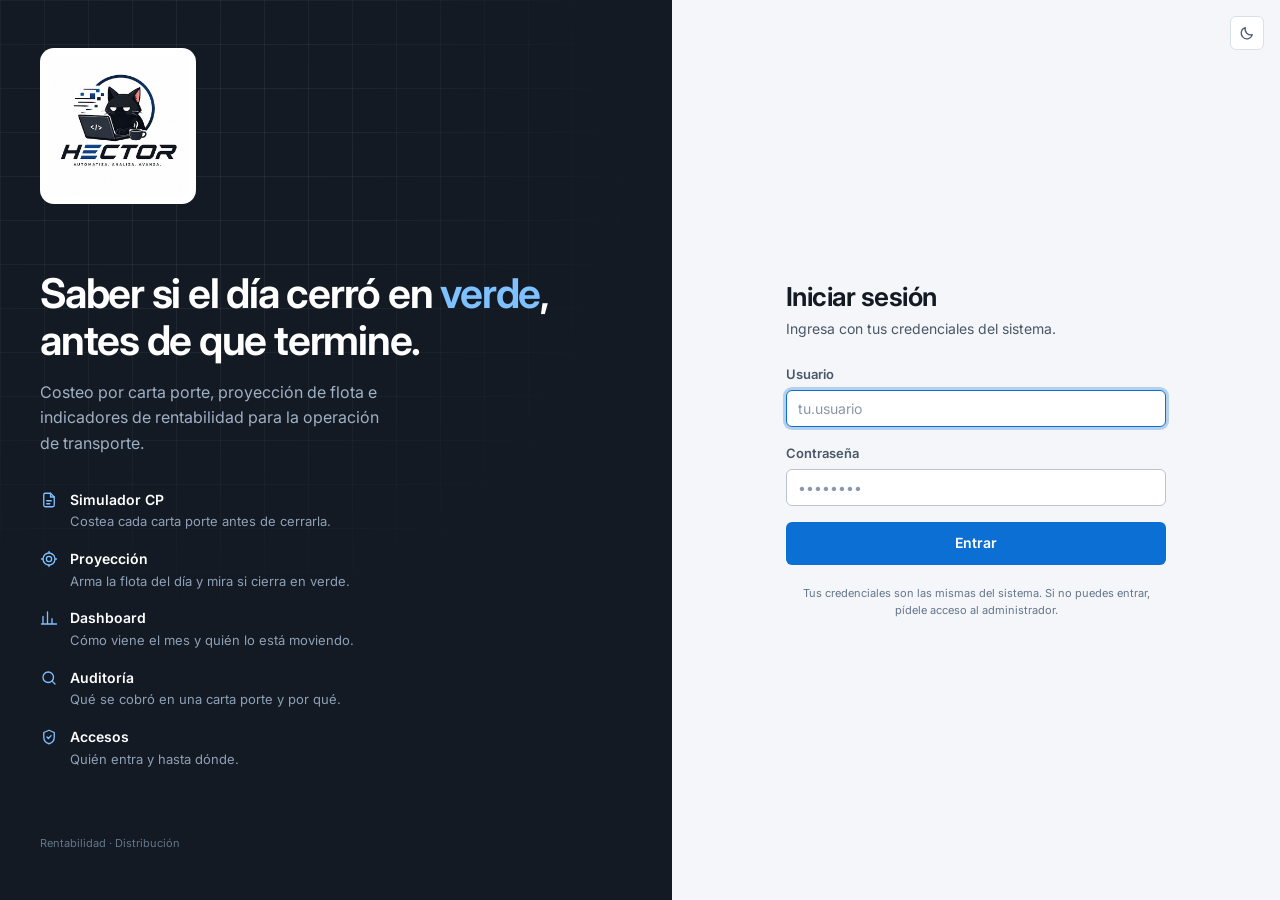
==== commit 51442f19: "Add files via upload" ====
--- a/AuditoriaCP.html
+++ b/AuditoriaCP.html
@@ -30,6 +30,11 @@
   .motivo.malo   { color: var(--danger); }
   .motivo.duda   { color: var(--ink-muted); }
 
+  /* ---- Quién puso el cobro ---- */
+  .tag.origen-manual  { color: var(--warn); border-color: var(--warn-line, var(--line)); }
+  .tag.origen-manual svg, .tag.origen-sistema svg { width: 12px; height: 12px; margin-right: 3px; }
+  .tag.origen-sistema { color: var(--ink-muted); }
+
   tr.cero td { background: var(--surface-inset); }
   tr.revisar td { background: var(--danger-soft) !important; }
   tr.revisar { box-shadow: inset 3px 0 0 var(--danger); }
@@ -133,28 +138,25 @@
   let loQueSeVe = [];
 
   async function cargar() {
-    const [rutas] = await Promise.all([API.rutas(), API.tarifario()]);
-    RUTAS = rutas;
-    try {
-      const monitor = await API.monitorCompleto();
-      monitor.forEach(p => PORID.set(API.claveCodigo(p.idPedido), p));
-    } catch (e) {
-      monitorOk = false;   // se puede auditar igual, con menos detalle
-    }
-  }
-
-  /* «1260842 - ($5.77)» → { id, cobrado } */
+    // Las tres en paralelo: encadenarlas pagaba el costo fijo de Apps
+    // Script (~2 s) una vez por cada una, en vez de una sola vez las tres.
+    // Si vienes de otra pantalla, casi todas ya están tibias en caché.
+    const [rutas, , monitor] = await Promise.all([
+      API.rutas(),
+      API.tarifario(),
+      API.monitorCompleto().catch(() => { monitorOk = false; return []; })
+    ]);
+    // Un administrador audita cualquier carta porte; cualquier otro rol
+    // solo puede auditar las que él mismo cargó, así busque otro número.
+    RUTAS = FX.esAdministrador(sesion) ? rutas : FX.soloLoMio(rutas, sesion);
+    monitor.forEach(p => PORID.set(API.claveCodigo(p.idPedido), p));
+  }
+
+  /* «1260842 - ($5.77)» → { id, cobrado, manual }. Un solo lector para
+     LISTA_IDS —el de api.js— para que Auditoría vea exactamente lo mismo
+     que ve el resto del sistema, incluida la marca de cobro manual. */
   function partir(lista) {
-    return String(lista == null ? '' : lista)
-      .split(',').map(t => t.trim()).filter(Boolean)
-      .map(trozo => {
-        const corte = trozo.indexOf('-');
-        const id  = (corte >= 0 ? trozo.slice(0, corte) : trozo).trim();
-        const val = corte >= 0 ? trozo.slice(corte + 1) : '';
-        const n = parseFloat(String(val).replace(/[()$\s]/g, '').replace(',', '.'));
-        return { id, cobrado: isFinite(n) ? n : 0 };
-      })
-      .filter(x => x.id);
+    return API.partirLista(lista).map(({ id, tarifa, manual }) => ({ id, cobrado: tarifa, manual }));
   }
 
   /** Cuándo se cargó la carta porte, legible.
@@ -412,9 +414,12 @@
     return isFinite(n) ? Math.round(Math.abs(n) * 100) / 100 : null;
   }
 
-  /** Vuelve a armar la columna LISTA_IDS tal como la escribe el Simulador. */
+  /** Vuelve a armar la columna LISTA_IDS tal como la escribe el Simulador,
+      marcando manual el pedido que se corrigió aquí. Uno que no se tocó
+      conserva la marca que ya tenía —si el sistema lo cobró, sigue siendo
+      del sistema; si ya era una corrección anterior, sigue siendo manual—. */
   function armarLista(detalle) {
-    return detalle.map(d => `${d.id} - ($${(Number(d.cobrado) || 0).toFixed(2)})`).join(', ');
+    return detalle.map(d => API.formatoCobro(d.id, d.cobrado, !!d.manual)).join(', ');
   }
 
   /** Relee los campos de una ficha y actualiza total, estado y botones. */
@@ -461,11 +466,14 @@
     if (!item) return;
     const campos = [...document.querySelectorAll(`.tarifa-edit[data-ficha="${i}"]`)];
 
-    // Se arma el detalle nuevo con lo que hay en pantalla
+    // Se arma el detalle nuevo con lo que hay en pantalla. El que cambia
+    // queda marcado manual: lo acaba de fijar una persona, no el motor.
     const nuevos = item.detalle.map((d, fila) => {
       const campo = campos.find(c => Number(c.dataset.fila) === fila);
       const n = campo ? leerMonto(campo.value) : null;
-      return { ...d, cobrado: n === null ? d.cobrado : n };
+      if (n === null) return d;
+      const cambio = Math.abs(n - d.cobrado) > 0.004;
+      return { ...d, cobrado: n, manual: cambio ? true : d.manual };
     });
 
     const cambiados = nuevos.filter((d, k) => Math.abs(d.cobrado - item.detalle[k].cobrado) > 0.004);
@@ -593,7 +601,7 @@
        podría pisar otra carta porte. */
     const editable = puedeEditar && String(r.idRegistro || '').trim() !== '';
 
-    const cuerpo = detalle.map(({ id, cobrado, p, cero, motivo }, fila) => {
+    const cuerpo = detalle.map(({ id, cobrado, manual, p, cero, motivo }, fila) => {
       const f = { id, cobrado };
       const revisar = motivo && motivo.clase === 'malo';
       const celda = editable
@@ -606,14 +614,22 @@
                     aria-label="Lo que se le cobró al pedido ${FX.escapar(f.id)}">
            </div>`
         : `<b class="${cero ? 'muted' : ''}">${FX.fmt.money(f.cobrado)}</b>`;
+      // «Manual» es lo que se corrigió a mano, en el Simulador o aquí mismo;
+      // sin la marca, lo puso el motor de tarifas.
+      const quienLoPuso = manual
+        ? `<span class="tag origen-manual" title="Alguien corrigió este cobro a mano">${FX.icono('edit')}Manual</span>`
+        : `<span class="tag origen-sistema" title="Lo calculó el motor de tarifas">${FX.icono('check')}Sistema</span>`;
       return `
         <tr class="${cero ? 'cero' : ''} ${revisar ? 'revisar' : ''}" data-fila="${fila}">
           <td><b class="mono">${FX.escapar(f.id)}</b></td>
           <td>${FX.escapar(p ? p.cliente : '—')}</td>
+          <td>${p ? `<span class="tag">${FX.escapar(p.servicio || 'NORMAL')}</span>` : '<span class="muted">—</span>'}</td>
+          <td>${p ? FX.escapar(p.origen || '—') : '<span class="muted">—</span>'}</td>
           <td>${p ? `<span class="tag">${FX.escapar(p.destino)}</span>` : '<span class="muted">—</span>'}</td>
           <td class="num">${p ? FX.fmt.dec(p.peso, 1) + '<span class="muted fs-xs"> kg</span>' : '—'}</td>
           <td class="num muted">${p ? p.bultos : '—'}</td>
           <td class="num">${celda}</td>
+          <td>${quienLoPuso}</td>
           <td>${motivo
             ? `<span class="motivo ${motivo.clase}">${FX.icono(motivo.icono)}${FX.escapar(motivo.texto)}</span>`
             : ''}</td>
@@ -690,17 +706,17 @@
           <table class="data">
             <thead>
               <tr>
-                <th>Pedido</th><th>Cliente</th><th>Destino</th>
+                <th>Pedido</th><th>Cliente</th><th>Servicio</th><th>Origen</th><th>Destino</th>
                 <th class="num">Peso</th><th class="num">Bultos</th>
-                <th class="num">Se cobró</th><th>Por qué en cero</th>
+                <th class="num">Se cobró</th><th>Quién lo puso</th><th>Por qué en cero</th>
               </tr>
             </thead>
             <tbody>${cuerpo}</tbody>
             <tfoot>
               <tr>
-                <td colspan="5"><b>Total</b></td>
+                <td colspan="7"><b>Total</b></td>
                 <td class="num"><b id="suma-${indice}">${FX.fmt.money(sumaPedidos)}</b></td>
-                <td></td>
+                <td colspan="2"></td>
               </tr>
             </tfoot>
           </table>
@@ -833,14 +849,14 @@
       if (perdido > 0) lineas.push(['Cobros en cero que hoy se cobrarían', dec(perdido)]);
       lineas.push([]);
 
-      lineas.push(['Pedido', 'Cliente', 'Destino', 'Peso (kg)', 'Bultos',
-                   'Se cobró', 'Por qué en cero']);
-      detalle.forEach(({ id, cobrado, p, motivo }) => {
-        lineas.push([id, p ? p.cliente : '', p ? p.destino : '',
-                     p ? dec(p.peso) : '', p ? p.bultos : '',
-                     dec(cobrado), motivo ? motivo.texto : '']);
+      lineas.push(['Pedido', 'Cliente', 'Servicio', 'Origen', 'Destino', 'Peso (kg)', 'Bultos',
+                   'Se cobró', 'Quién lo puso', 'Por qué en cero']);
+      detalle.forEach(({ id, cobrado, manual, p, motivo }) => {
+        lineas.push([id, p ? p.cliente : '', p ? (p.servicio || 'NORMAL') : '', p ? p.origen : '',
+                     p ? p.destino : '', p ? dec(p.peso) : '', p ? p.bultos : '',
+                     dec(cobrado), manual ? 'Manual' : 'Sistema', motivo ? motivo.texto : '']);
       });
-      lineas.push(['TOTAL', '', '', '', '', dec(sumaPedidos), '']);
+      lineas.push(['TOTAL', '', '', '', '', '', '', dec(sumaPedidos), '', '']);
       lineas.push([]);
       lineas.push([]);
     });
